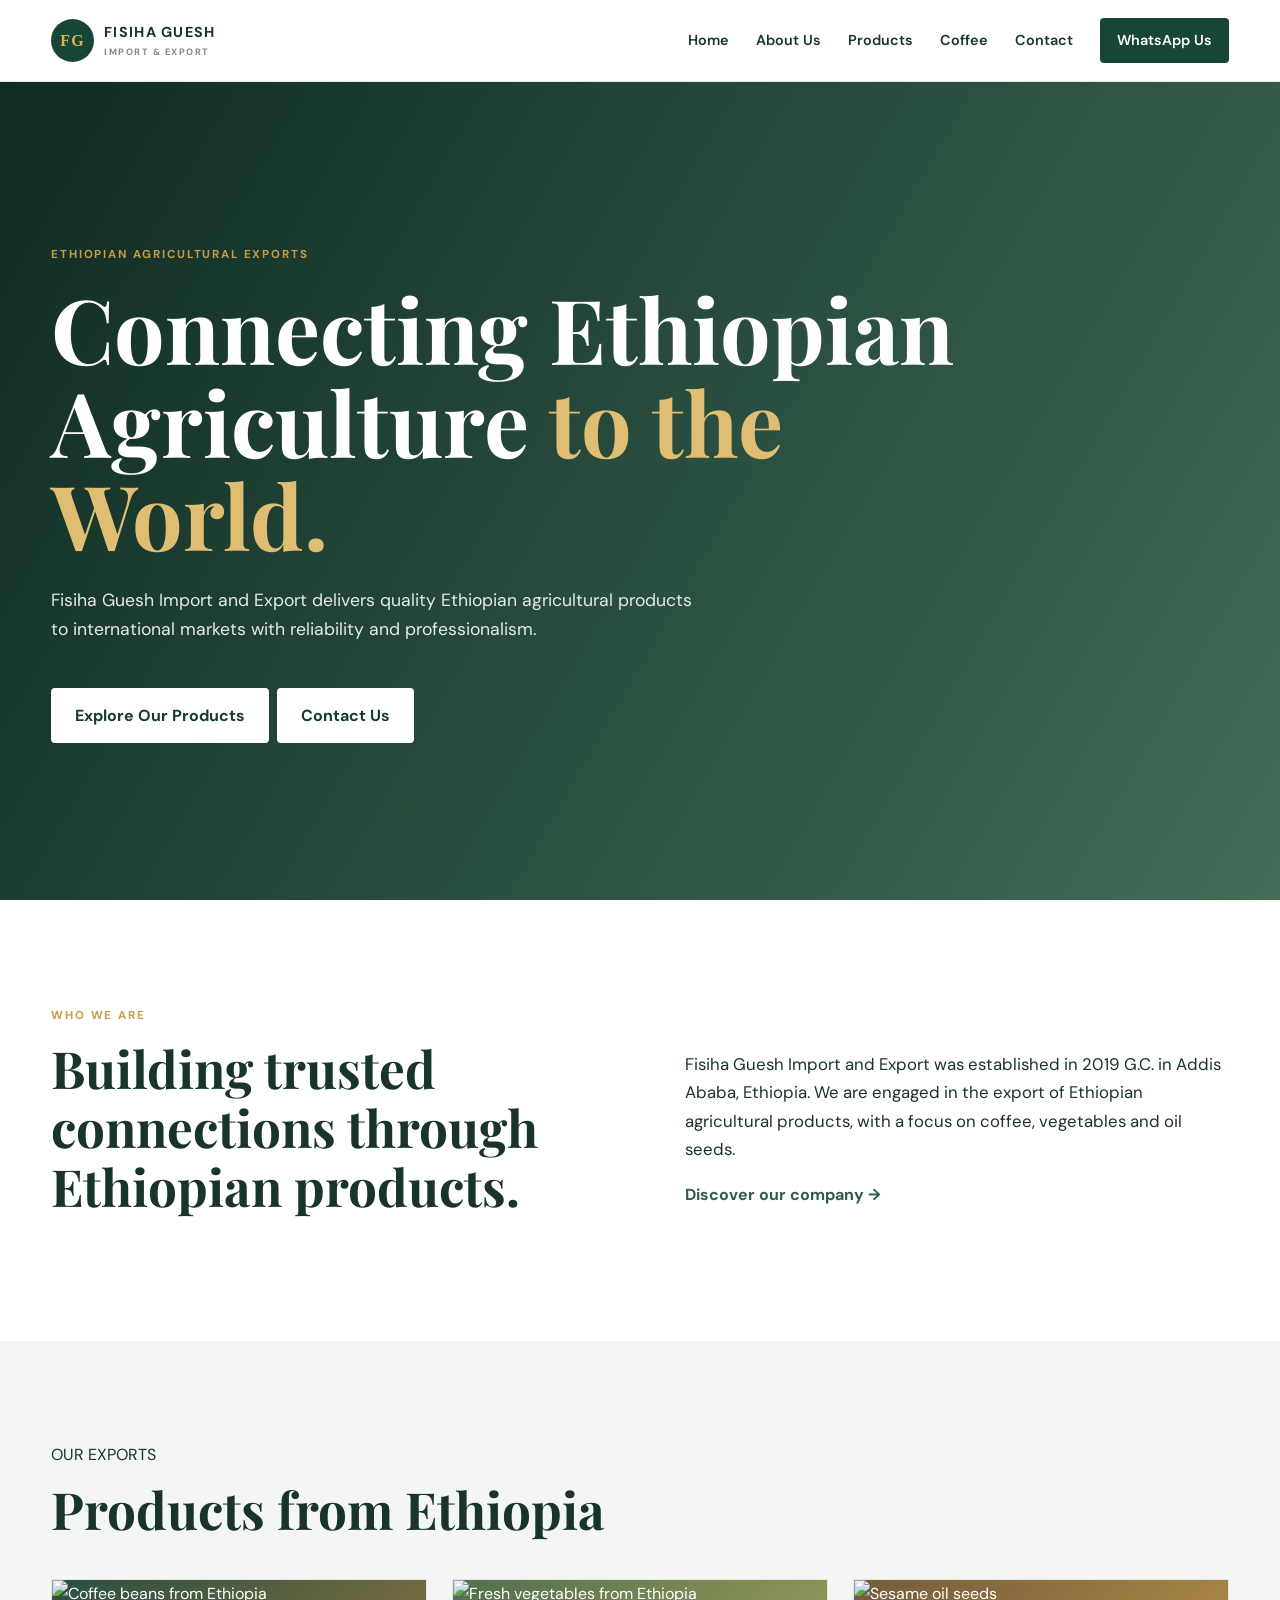
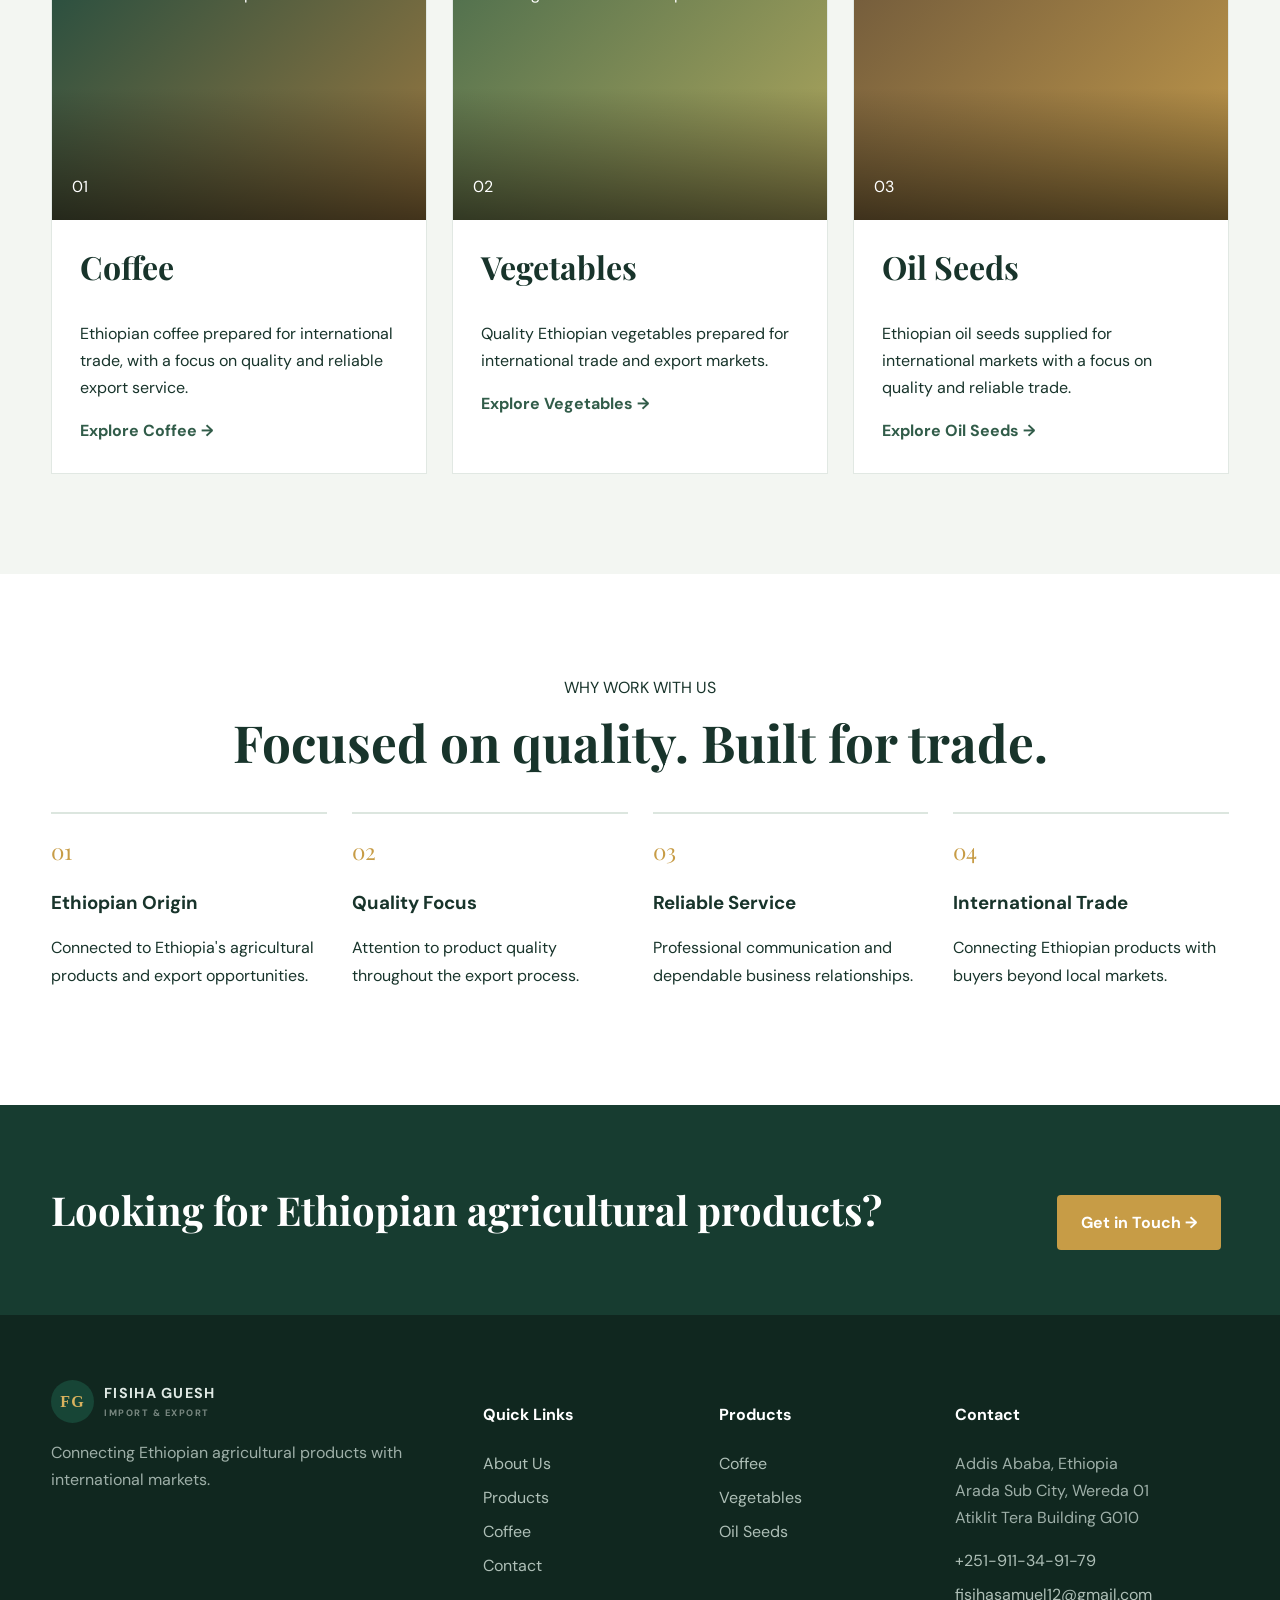
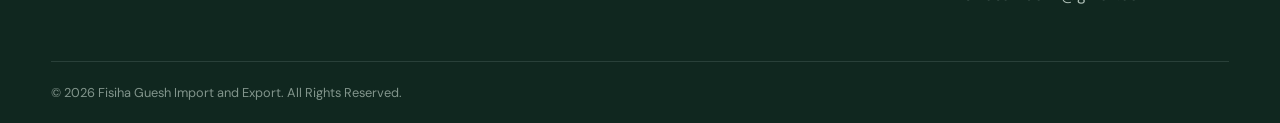
==== index.html @ e059d518 "Initial Fisiha Guesh website" ====
<!doctype html><html lang="en"><head><meta charset="UTF-8"><meta name="viewport" content="width=device-width,initial-scale=1"><link rel="preconnect" href="https://fonts.googleapis.com"><link href="https://fonts.googleapis.com/css2?family=DM+Sans:wght@400;500;600;700&family=Playfair+Display:wght@600;700&display=swap" rel="stylesheet"><link rel="stylesheet" href="css/global.css"><title>Fisiha Guesh Import & Export | Ethiopia</title></head><body><header><div class="wrap nav"><a class="logo" href="index.html"><b>FG</b><span>FISIHA GUESH<small>IMPORT & EXPORT</small></span></a><button class="menu">☰</button><nav><a href="index.html">Home</a><a href="about.html">About Us</a><a href="products.html">Products</a><a href="coffee.html">Coffee</a><a href="contact.html">Contact</a><a class="navbtn" target="_blank" rel="noopener" href="https://wa.me/251911349179">WhatsApp Us</a></nav></div></header><main>
<section class="hero"><div class="wrap"><label>ETHIOPIAN AGRICULTURAL EXPORTS</label><h1>Connecting Ethiopian Agriculture <em>to the World.</em></h1><p>Fisiha Guesh Import and Export delivers quality Ethiopian agricultural products to international markets with reliability and professionalism.</p><a class="btn" href="products.html">Explore Our Products</a><a class="btn light" href="contact.html">Contact Us</a></div></section>
<section class="section wrap split"><div><label>WHO WE ARE</label><h2>Building trusted connections through Ethiopian products.</h2></div><div><p>Fisiha Guesh Import and Export was established in 2019 G.C. in Addis Ababa, Ethiopia. We are engaged in the export of Ethiopian agricultural products, with a focus on coffee, vegetables and oil seeds.</p><a class="link" href="about.html">Discover our company →</a></div></section>
<section class="section pale"><div class="wrap"><label>OUR EXPORTS</label><h2>Products from Ethiopia</h2><div class="cards">
<article><div class="pic coffee"><img src="https://commons.wikimedia.org/wiki/Special:Redirect/file/Coffee_beans_in_Ethiopia.jpg?width=1280" alt="Coffee beans from Ethiopia" loading="lazy" decoding="async" referrerpolicy="no-referrer"><span>01</span></div><h3>Coffee</h3><p>Ethiopian coffee prepared for international trade, with a focus on quality and reliable export service.</p><a class="link" href="coffee.html">Explore Coffee →</a></article>
<article><div class="pic veg"><img src="https://commons.wikimedia.org/wiki/Special:Redirect/file/Fresh_Tomatoes_(211109821).jpeg?width=1280" alt="Fresh vegetables from Ethiopia" loading="lazy" decoding="async" referrerpolicy="no-referrer"><span>02</span></div><h3>Vegetables</h3><p>Quality Ethiopian vegetables prepared for international trade and export markets.</p><a class="link" href="vegetables.html">Explore Vegetables →</a></article>
<article><div class="pic seed"><img src="https://commons.wikimedia.org/wiki/Special:Redirect/file/Nigerian_Sesame_seeds_the_superfood_rich_in_livegiving_nutrients.jpg?width=1280" alt="Sesame oil seeds" loading="lazy" decoding="async" referrerpolicy="no-referrer"><span>03</span></div><h3>Oil Seeds</h3><p>Ethiopian oil seeds supplied for international markets with a focus on quality and reliable trade.</p><a class="link" href="oil-seeds.html">Explore Oil Seeds →</a></article></div></div></section>
<section class="section wrap"><div class="center"><label>WHY WORK WITH US</label><h2>Focused on quality. Built for trade.</h2></div><div class="features"><div><b>01</b><h3>Ethiopian Origin</h3><p>Connected to Ethiopia's agricultural products and export opportunities.</p></div><div><b>02</b><h3>Quality Focus</h3><p>Attention to product quality throughout the export process.</p></div><div><b>03</b><h3>Reliable Service</h3><p>Professional communication and dependable business relationships.</p></div><div><b>04</b><h3>International Trade</h3><p>Connecting Ethiopian products with buyers beyond local markets.</p></div></div></section>
<section class="cta"><div class="wrap"><h2>Looking for Ethiopian agricultural products?</h2><a class="btn gold" href="contact.html">Get in Touch →</a></div></section></main><footer><div class="wrap foot"><div><a class="logo" href="index.html"><b>FG</b><span>FISIHA GUESH<small>IMPORT & EXPORT</small></span></a><p>Connecting Ethiopian agricultural products with international markets.</p></div><div><h4>Quick Links</h4><a href="about.html">About Us</a><a href="products.html">Products</a><a href="coffee.html">Coffee</a><a href="contact.html">Contact</a></div><div><h4>Products</h4><a href="coffee.html">Coffee</a><a href="vegetables.html">Vegetables</a><a href="oil-seeds.html">Oil Seeds</a></div><div><h4>Contact</h4><p>Addis Ababa, Ethiopia<br>Arada Sub City, Wereda 01<br>Atiklit Tera Building G010</p><a href="tel:+251911349179">+251-911-34-91-79</a><a href="mailto:fisihasamuel12@gmail.com">fisihasamuel12@gmail.com</a></div></div><div class="bottom wrap">© 2026 Fisiha Guesh Import and Export. All Rights Reserved.</div></footer><script src="js/main.js"></script></body></html>
---- css/global.css ----
*{box-sizing:border-box}html{scroll-behavior:smooth}body{margin:0;font-family:"DM Sans",sans-serif;color:#18342b;line-height:1.7}a{text-decoration:none;color:inherit}.wrap{width:min(1180px,92%);margin:auto}header{height:82px;position:sticky;top:0;z-index:20;background:#fff;border-bottom:1px solid #e3eae5}.nav{height:100%;display:flex;align-items:center;justify-content:space-between}.logo{display:flex;align-items:center;gap:10px;font-weight:700;letter-spacing:.08em}.logo b{display:grid;place-items:center;width:43px;height:43px;border-radius:50%;background:#174536;color:#d8b25e;font-family:Georgia}.logo span{font-size:.9rem}.logo small{display:block;font-size:.58rem;letter-spacing:.16em;color:#7a8982}.menu{display:none;background:none;border:0;font-size:1.6rem}nav{display:flex;align-items:center;gap:27px;font-weight:600;font-size:.9rem}.navbtn{background:#174536;color:white;padding:10px 17px;border-radius:4px}.hero,.pagehero,.coffeehero{color:white}.hero{min-height:calc(100vh - 82px);display:flex;align-items:center;background:linear-gradient(120deg,#0f2b22,#426d59)}.hero h1,.pagehero h1,.coffeehero h1{font:700 clamp(3rem,7vw,6rem)/1.04 "Playfair Display",serif;max-width:950px;margin:15px 0 25px}.hero em,.pagehero em,.coffeehero em{color:#dfbd72;font-style:normal}.hero p,.pagehero p,.coffeehero p{max-width:650px;color:#e1ece7;font-size:1.1rem}.hero label,.pagehero label,.coffeehero label,.section>label,.split label,article label,.contactitem b{color:#c79c46;font-size:.72rem;font-weight:700;letter-spacing:.16em}.btn{display:inline-block;padding:13px 23px;margin:25px 8px 0 0;background:#fff;color:#173c30;border-radius:4px;font-weight:700;border:1px solid transparent}.btn.light{background:white}.btn.gold{background:#c79c46;color:white}.btn.dark{background:#173c30;color:white}.btn.outline{background:transparent;border-color:#315c49;color:#315c49}.section{padding:100px 0}.pale{background:#f3f6f2}.split{display:grid;grid-template-columns:1fr 1fr;gap:90px;align-items:center}.split h2,h2{font:700 clamp(2rem,4vw,3.4rem)/1.15 "Playfair Display",serif;margin:12px 0 25px}.split p{font-size:1.05rem}.link{font-weight:700;color:#315c49}.cards,.features{display:grid;grid-template-columns:repeat(3,1fr);gap:25px;margin-top:40px}.cards article{background:white;border:1px solid #e1e8e3;padding-bottom:28px}.pic{height:240px;padding:20px;color:white;display:flex;align-items:end;position:relative;overflow:hidden;background:linear-gradient(135deg,#294f40,#9d7940)}.pic img{position:absolute;inset:0;width:100%;height:100%;object-fit:cover;display:block}.pic:after{content:"";position:absolute;inset:0;background:linear-gradient(transparent 45%,rgba(0,0,0,.58))}.pic span{position:relative;z-index:1}.pic.veg{background:linear-gradient(135deg,#50704e,#b2a85d)}.pic.seed{background:linear-gradient(135deg,#735c3c,#c49b4b)}.cards h3,.cards p,.cards .link{margin-left:28px;margin-right:28px}.cards h3{font:700 2rem "Playfair Display";margin-top:25px}.center{text-align:center}.features{grid-template-columns:repeat(4,1fr)}.features>div{border-top:2px solid #dce6df;padding-top:22px}.features b{color:#c79c46;font:1.4rem "Playfair Display"}.features h3{margin-bottom:5px}.pagehero{padding:110px 0;background:linear-gradient(120deg,#174536,#386b57)}.products{display:grid;grid-template-columns:repeat(3,1fr);gap:24px;align-items:stretch}.products article{min-height:0;padding:28px;display:flex;flex-direction:column;align-items:stretch;background:#eef4ef;border-radius:12px;overflow:hidden}.products article>b{order:2;margin-top:18px}.products article>div:last-child{order:3}.products article:nth-child(2){background:#f3f6ec}.products article:nth-child(3){background:#f7f2e8}.products article>b{color:#c79c46;font:1.5rem "Playfair Display"}.products h2{font-size:2.8rem}.products .product-list-photo{order:1}.coffeehero{min-height:650px;display:flex;align-items:center;background:linear-gradient(120deg,#1a352a,#725332)}.coffeehero .wrap{width:min(1180px,92%)}.list>div{display:flex;gap:25px;border-bottom:1px solid #dce6df;padding:24px 0}.list b{color:#c79c46;font:1.5rem "Playfair Display"}.list h3{margin:0}.list p{margin:0}.cta{background:#173c30;color:white;padding:65px 0}.cta .wrap{display:flex;align-items:center;justify-content:space-between;gap:25px}.cta h2{margin:0;color:white;font-size:2.5rem}.honeypot{position:absolute!important;left:-10000px!important;width:1px!important;height:1px!important;overflow:hidden}.contact{display:grid;grid-template-columns:1fr 1.1fr;gap:90px}.contactitem{border-top:1px solid #dce6df;padding:18px 0}.contactitem b{display:block;margin-bottom:5px}.contactitem a{display:block;color:#315c49;font-weight:600}form{background:#f2f6f3;padding:40px}form label{display:block;font-size:.82rem;font-weight:700;margin:14px 0}input,textarea{display:block;width:100%;padding:13px;border:1px solid #d5e0d9;margin-top:6px;font:inherit}.note{font-size:.75rem;color:#718078}footer{background:#10271f;color:#dfe9e4;padding:65px 0 0}footer .foot{display:grid;grid-template-columns:2fr 1fr 1fr 1.4fr;gap:40px;padding-bottom:45px}footer h4{color:white}footer a:not(.logo){display:block;color:#aebfb7;margin:7px 0}footer p{color:#9eafa8}.bottom{border-top:1px solid #294039;padding:20px 0;color:#82958c;font-size:.8rem}@media(max-width:800px){header{height:72px}.nav{padding:0 3%}nav{display:none;position:absolute;top:72px;left:0;right:0;background:white;padding:20px 5%;flex-direction:column;align-items:stretch}.open{display:flex}.menu{display:block}.split,.contact{grid-template-columns:1fr;gap:35px}.cards,.features{grid-template-columns:1fr 1fr}.products{grid-template-columns:1fr 1fr}.products article{padding:24px}.products article>b{margin-bottom:0}.cta .wrap{display:block}footer .foot{grid-template-columns:1fr 1fr}}@media(max-width:520px){.cards,.features,.products,footer .foot{grid-template-columns:1fr}.hero h1,.pagehero h1,.coffeehero h1{font-size:3rem}.hero,.pagehero,.coffeehero{min-height:auto}.hero{padding:70px 0}.pagehero{padding:70px 0}.coffeehero{padding:70px 0}.coffeehero .wrap{width:min(1180px,92%)}.section{padding:70px 0}.products article{padding:30px}.products h2{font-size:2.7rem}}
@media(max-width:420px){.wrap{width:90%}.logo span{font-size:.76rem}.logo small{font-size:.48rem}.logo b{width:38px;height:38px}.menu{font-size:1.45rem}.btn{width:100%;text-align:center;margin-right:0}.cards h3{font-size:1.7rem}.cards h3,.cards p,.cards .link{margin-left:20px;margin-right:20px}form{padding:24px 18px}.contact{gap:25px}.section{padding:58px 0}.pic{height:210px}}

.product-list-photo{grid-column:1 / -1;height:230px;border-radius:8px;overflow:hidden;margin-bottom:8px}.product-list-photo img{width:100%;height:100%;object-fit:cover;display:block}.about-visual{background:#fff}.about-visual .wrap{display:grid;grid-template-columns:1.2fr .8fr;gap:55px;align-items:center}.about-image{height:430px;border-radius:12px;overflow:hidden}.about-image img{width:100%;height:100%;object-fit:cover;display:block}.about-caption h2{margin-top:12px}.about-caption p{color:#61716a}@media(max-width:800px){.product-list-photo{height:200px}.about-visual .wrap{grid-template-columns:1fr;gap:28px}.about-image{height:300px}}@media(max-width:520px){.product-list-photo{height:180px}.about-image{height:230px}}
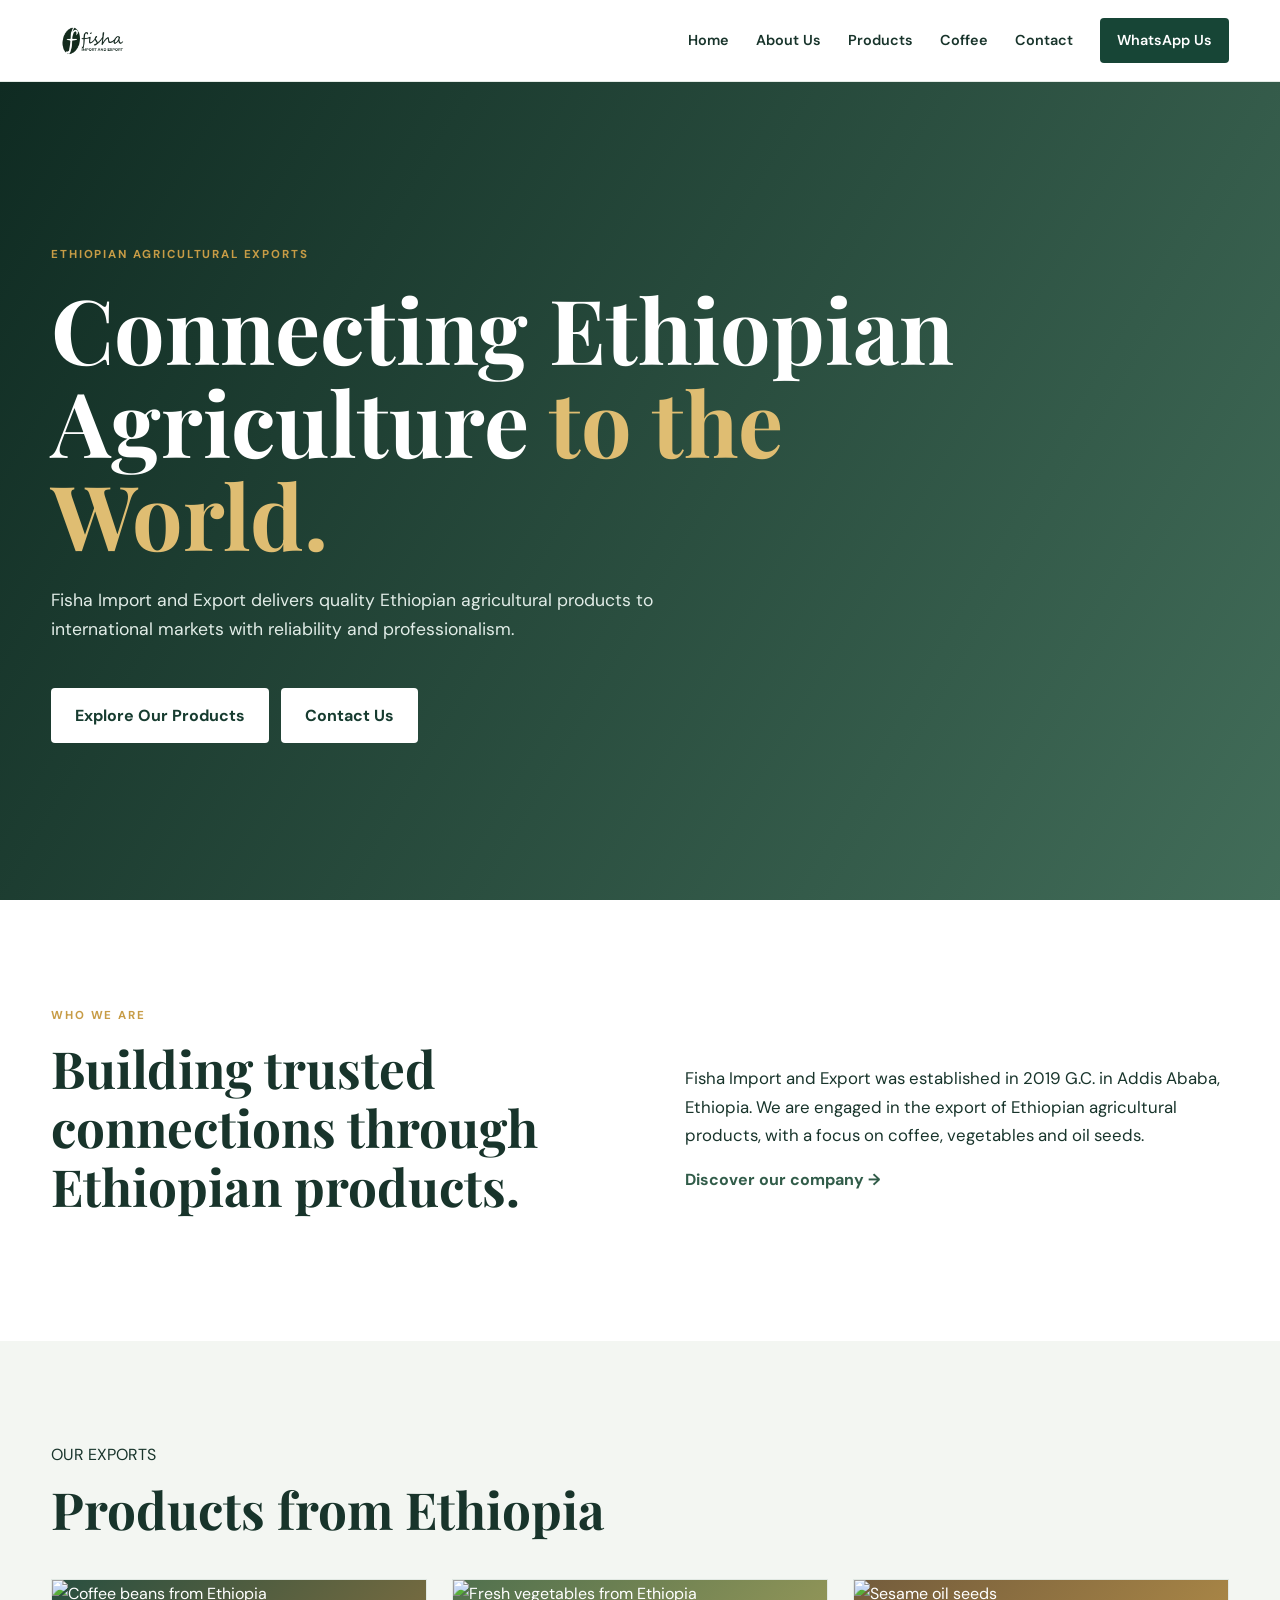
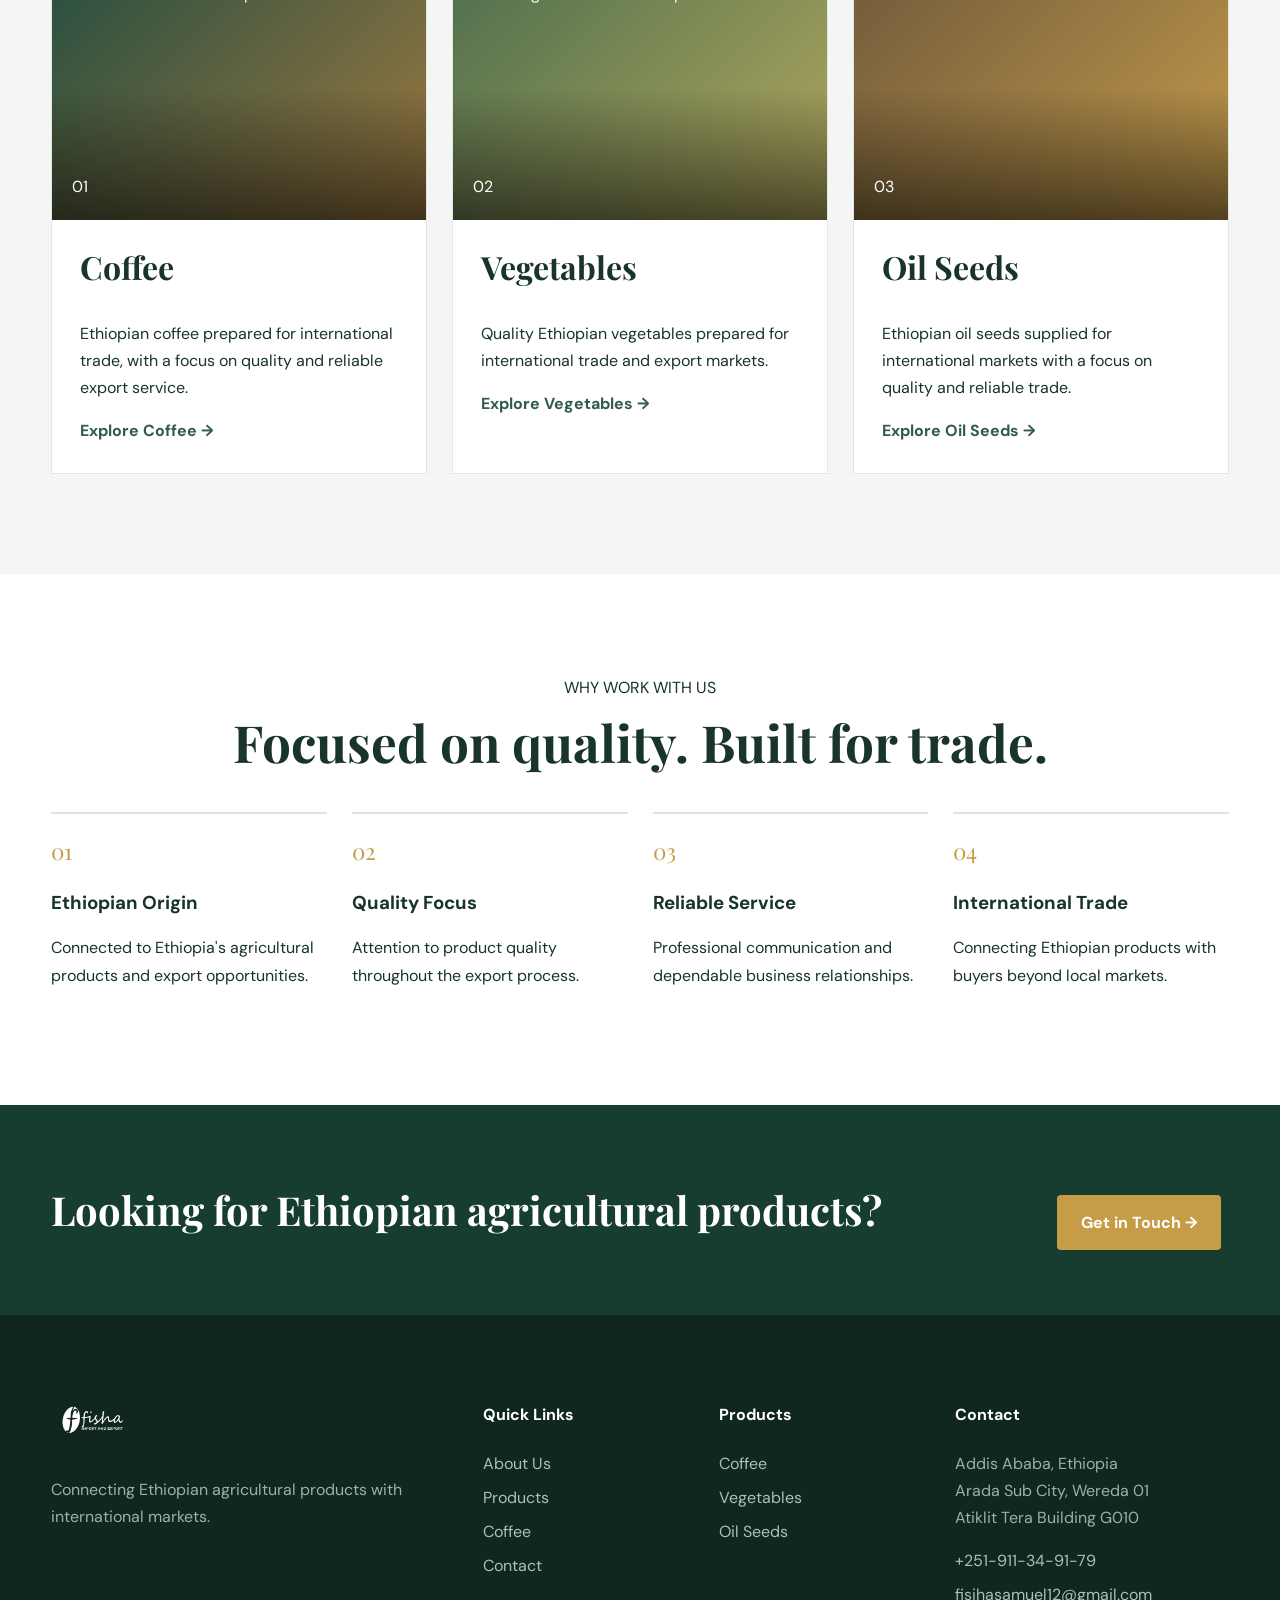
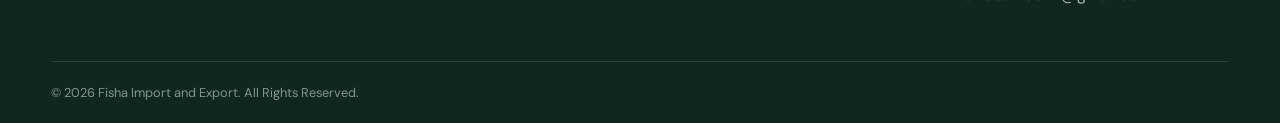
==== commit 6c1eb7b7: "Update website design and content" ====
--- a/index.html
+++ b/index.html
@@ -1,9 +1,160 @@
-<!doctype html><html lang="en"><head><meta charset="UTF-8"><meta name="viewport" content="width=device-width,initial-scale=1"><link rel="preconnect" href="https://fonts.googleapis.com"><link href="https://fonts.googleapis.com/css2?family=DM+Sans:wght@400;500;600;700&family=Playfair+Display:wght@600;700&display=swap" rel="stylesheet"><link rel="stylesheet" href="css/global.css"><title>Fisiha Guesh Import & Export | Ethiopia</title></head><body><header><div class="wrap nav"><a class="logo" href="index.html"><b>FG</b><span>FISIHA GUESH<small>IMPORT & EXPORT</small></span></a><button class="menu">☰</button><nav><a href="index.html">Home</a><a href="about.html">About Us</a><a href="products.html">Products</a><a href="coffee.html">Coffee</a><a href="contact.html">Contact</a><a class="navbtn" target="_blank" rel="noopener" href="https://wa.me/251911349179">WhatsApp Us</a></nav></div></header><main>
-<section class="hero"><div class="wrap"><label>ETHIOPIAN AGRICULTURAL EXPORTS</label><h1>Connecting Ethiopian Agriculture <em>to the World.</em></h1><p>Fisiha Guesh Import and Export delivers quality Ethiopian agricultural products to international markets with reliability and professionalism.</p><a class="btn" href="products.html">Explore Our Products</a><a class="btn light" href="contact.html">Contact Us</a></div></section>
-<section class="section wrap split"><div><label>WHO WE ARE</label><h2>Building trusted connections through Ethiopian products.</h2></div><div><p>Fisiha Guesh Import and Export was established in 2019 G.C. in Addis Ababa, Ethiopia. We are engaged in the export of Ethiopian agricultural products, with a focus on coffee, vegetables and oil seeds.</p><a class="link" href="about.html">Discover our company →</a></div></section>
-<section class="section pale"><div class="wrap"><label>OUR EXPORTS</label><h2>Products from Ethiopia</h2><div class="cards">
-<article><div class="pic coffee"><img src="https://commons.wikimedia.org/wiki/Special:Redirect/file/Coffee_beans_in_Ethiopia.jpg?width=1280" alt="Coffee beans from Ethiopia" loading="lazy" decoding="async" referrerpolicy="no-referrer"><span>01</span></div><h3>Coffee</h3><p>Ethiopian coffee prepared for international trade, with a focus on quality and reliable export service.</p><a class="link" href="coffee.html">Explore Coffee →</a></article>
-<article><div class="pic veg"><img src="https://commons.wikimedia.org/wiki/Special:Redirect/file/Fresh_Tomatoes_(211109821).jpeg?width=1280" alt="Fresh vegetables from Ethiopia" loading="lazy" decoding="async" referrerpolicy="no-referrer"><span>02</span></div><h3>Vegetables</h3><p>Quality Ethiopian vegetables prepared for international trade and export markets.</p><a class="link" href="vegetables.html">Explore Vegetables →</a></article>
-<article><div class="pic seed"><img src="https://commons.wikimedia.org/wiki/Special:Redirect/file/Nigerian_Sesame_seeds_the_superfood_rich_in_livegiving_nutrients.jpg?width=1280" alt="Sesame oil seeds" loading="lazy" decoding="async" referrerpolicy="no-referrer"><span>03</span></div><h3>Oil Seeds</h3><p>Ethiopian oil seeds supplied for international markets with a focus on quality and reliable trade.</p><a class="link" href="oil-seeds.html">Explore Oil Seeds →</a></article></div></div></section>
-<section class="section wrap"><div class="center"><label>WHY WORK WITH US</label><h2>Focused on quality. Built for trade.</h2></div><div class="features"><div><b>01</b><h3>Ethiopian Origin</h3><p>Connected to Ethiopia's agricultural products and export opportunities.</p></div><div><b>02</b><h3>Quality Focus</h3><p>Attention to product quality throughout the export process.</p></div><div><b>03</b><h3>Reliable Service</h3><p>Professional communication and dependable business relationships.</p></div><div><b>04</b><h3>International Trade</h3><p>Connecting Ethiopian products with buyers beyond local markets.</p></div></div></section>
-<section class="cta"><div class="wrap"><h2>Looking for Ethiopian agricultural products?</h2><a class="btn gold" href="contact.html">Get in Touch →</a></div></section></main><footer><div class="wrap foot"><div><a class="logo" href="index.html"><b>FG</b><span>FISIHA GUESH<small>IMPORT & EXPORT</small></span></a><p>Connecting Ethiopian agricultural products with international markets.</p></div><div><h4>Quick Links</h4><a href="about.html">About Us</a><a href="products.html">Products</a><a href="coffee.html">Coffee</a><a href="contact.html">Contact</a></div><div><h4>Products</h4><a href="coffee.html">Coffee</a><a href="vegetables.html">Vegetables</a><a href="oil-seeds.html">Oil Seeds</a></div><div><h4>Contact</h4><p>Addis Ababa, Ethiopia<br>Arada Sub City, Wereda 01<br>Atiklit Tera Building G010</p><a href="tel:+251911349179">+251-911-34-91-79</a><a href="mailto:fisihasamuel12@gmail.com">fisihasamuel12@gmail.com</a></div></div><div class="bottom wrap">© 2026 Fisiha Guesh Import and Export. All Rights Reserved.</div></footer><script src="js/main.js"></script></body></html>+<!doctype html>
+<html lang="en">
+<head>
+  <meta charset="UTF-8">
+  <meta name="viewport" content="width=device-width, initial-scale=1">
+  <link rel="preconnect" href="https://fonts.googleapis.com">
+  <link href="https://fonts.googleapis.com/css2?family=DM+Sans:wght@400;500;600;700&family=Playfair+Display:wght@600;700&display=swap" rel="stylesheet">
+  <link rel="stylesheet" href="css/global.css">
+  <title>Fisha Import & Export | Ethiopia</title>
+</head>
+<body>
+
+  <header>
+    <div class="wrap nav">
+      <a class="logo" href="index.html">
+        <img src="images/fish.png" alt="Fisha Import and Export Logo" class="logo-img">
+      </a>
+      <button class="menu">☰</button>
+      <nav>
+        <a href="index.html" class="active">Home</a>
+        <a href="about.html">About Us</a>
+        <a href="products.html">Products</a>
+        <a href="coffee.html">Coffee</a>
+        <a href="contact.html">Contact</a>
+        <a class="navbtn" target="_blank" rel="noopener" href="https://wa.me/251911349179">WhatsApp Us</a>
+      </nav>
+    </div>
+  </header>
+
+  <main>
+    <section class="hero">
+      <div class="wrap">
+        <label>ETHIOPIAN AGRICULTURAL EXPORTS</label>
+        <h1>Connecting Ethiopian Agriculture <em>to the World.</em></h1>
+        <p>Fisha Import and Export delivers quality Ethiopian agricultural products to international markets with reliability and professionalism.</p>
+        <a class="btn" href="products.html">Explore Our Products</a>
+        <a class="btn light" href="contact.html">Contact Us</a>
+      </div>
+    </section>
+
+    <section class="section wrap split">
+      <div>
+        <label>WHO WE ARE</label>
+        <h2>Building trusted connections through Ethiopian products.</h2>
+      </div>
+      <div>
+        <p>Fisha Import and Export was established in 2019 G.C. in Addis Ababa, Ethiopia. We are engaged in the export of Ethiopian agricultural products, with a focus on coffee, vegetables and oil seeds.</p>
+        <a class="link" href="about.html">Discover our company →</a>
+      </div>
+    </section>
+
+    <section class="section pale">
+      <div class="wrap">
+        <label>OUR EXPORTS</label>
+        <h2>Products from Ethiopia</h2>
+        <div class="cards">
+          <article>
+            <div class="pic coffee">
+              <img src="https://commons.wikimedia.org/wiki/Special:Redirect/file/Coffee_beans_in_Ethiopia.jpg?width=1280" alt="Coffee beans from Ethiopia" loading="lazy" decoding="async" referrerpolicy="no-referrer">
+              <span>01</span>
+            </div>
+            <h3>Coffee</h3>
+            <p>Ethiopian coffee prepared for international trade, with a focus on quality and reliable export service.</p>
+            <a class="link" href="coffee.html">Explore Coffee →</a>
+          </article>
+
+          <article>
+            <div class="pic veg">
+              <img src="https://commons.wikimedia.org/wiki/Special:Redirect/file/Fresh_Tomatoes_(211109821).jpeg?width=1280" alt="Fresh vegetables from Ethiopia" loading="lazy" decoding="async" referrerpolicy="no-referrer">
+              <span>02</span>
+            </div>
+            <h3>Vegetables</h3>
+            <p>Quality Ethiopian vegetables prepared for international trade and export markets.</p>
+            <a class="link" href="vegetables.html">Explore Vegetables →</a>
+          </article>
+
+          <article>
+            <div class="pic seed">
+              <img src="https://commons.wikimedia.org/wiki/Special:Redirect/file/Nigerian_Sesame_seeds_the_superfood_rich_in_livegiving_nutrients.jpg?width=1280" alt="Sesame oil seeds" loading="lazy" decoding="async" referrerpolicy="no-referrer">
+              <span>03</span>
+            </div>
+            <h3>Oil Seeds</h3>
+            <p>Ethiopian oil seeds supplied for international markets with a focus on quality and reliable trade.</p>
+            <a class="link" href="oil-seeds.html">Explore Oil Seeds →</a>
+          </article>
+        </div>
+      </div>
+    </section>
+
+    <section class="section wrap">
+      <div class="center">
+        <label>WHY WORK WITH US</label>
+        <h2>Focused on quality. Built for trade.</h2>
+      </div>
+      <div class="features">
+        <div>
+          <b>01</b>
+          <h3>Ethiopian Origin</h3>
+          <p>Connected to Ethiopia's agricultural products and export opportunities.</p>
+        </div>
+        <div>
+          <b>02</b>
+          <h3>Quality Focus</h3>
+          <p>Attention to product quality throughout the export process.</p>
+        </div>
+        <div>
+          <b>03</b>
+          <h3>Reliable Service</h3>
+          <p>Professional communication and dependable business relationships.</p>
+        </div>
+        <div>
+          <b>04</b>
+          <h3>International Trade</h3>
+          <p>Connecting Ethiopian products with buyers beyond local markets.</p>
+        </div>
+      </div>
+    </section>
+
+    <section class="cta">
+      <div class="wrap">
+        <h2>Looking for Ethiopian agricultural products?</h2>
+        <a class="btn gold" href="contact.html">Get in Touch →</a>
+      </div>
+    </section>
+  </main>
+
+  <footer>
+    <div class="wrap foot">
+      <div>
+        <a class="logo" href="index.html">
+          <img src="images/fish-ww.png" alt="Fisha Import and Export Logo" class="logo-img">
+        </a>
+        <p>Connecting Ethiopian agricultural products with international markets.</p>
+      </div>
+      <div>
+        <h4>Quick Links</h4>
+        <a href="about.html">About Us</a>
+        <a href="products.html">Products</a>
+        <a href="coffee.html">Coffee</a>
+        <a href="contact.html">Contact</a>
+      </div>
+      <div>
+        <h4>Products</h4>
+        <a href="coffee.html">Coffee</a>
+        <a href="vegetables.html">Vegetables</a>
+        <a href="oil-seeds.html">Oil Seeds</a>
+      </div>
+      <div>
+        <h4>Contact</h4>
+        <p>Addis Ababa, Ethiopia<br>Arada Sub City, Wereda 01<br>Atiklit Tera Building G010</p>
+        <a href="tel:+251911349179">+251-911-34-91-79</a>
+        <a href="mailto:fisihasamuel12@gmail.com">fisihasamuel12@gmail.com</a>
+      </div>
+    </div>
+    <div class="bottom wrap">© 2026 Fisha Import and Export. All Rights Reserved.</div>
+  </footer>
+
+  <script src="js/main.js"></script>
+</body>
+</html>
--- a/css/global.css
+++ b/css/global.css
@@ -1,4 +1,709 @@
-*{box-sizing:border-box}html{scroll-behavior:smooth}body{margin:0;font-family:"DM Sans",sans-serif;color:#18342b;line-height:1.7}a{text-decoration:none;color:inherit}.wrap{width:min(1180px,92%);margin:auto}header{height:82px;position:sticky;top:0;z-index:20;background:#fff;border-bottom:1px solid #e3eae5}.nav{height:100%;display:flex;align-items:center;justify-content:space-between}.logo{display:flex;align-items:center;gap:10px;font-weight:700;letter-spacing:.08em}.logo b{display:grid;place-items:center;width:43px;height:43px;border-radius:50%;background:#174536;color:#d8b25e;font-family:Georgia}.logo span{font-size:.9rem}.logo small{display:block;font-size:.58rem;letter-spacing:.16em;color:#7a8982}.menu{display:none;background:none;border:0;font-size:1.6rem}nav{display:flex;align-items:center;gap:27px;font-weight:600;font-size:.9rem}.navbtn{background:#174536;color:white;padding:10px 17px;border-radius:4px}.hero,.pagehero,.coffeehero{color:white}.hero{min-height:calc(100vh - 82px);display:flex;align-items:center;background:linear-gradient(120deg,#0f2b22,#426d59)}.hero h1,.pagehero h1,.coffeehero h1{font:700 clamp(3rem,7vw,6rem)/1.04 "Playfair Display",serif;max-width:950px;margin:15px 0 25px}.hero em,.pagehero em,.coffeehero em{color:#dfbd72;font-style:normal}.hero p,.pagehero p,.coffeehero p{max-width:650px;color:#e1ece7;font-size:1.1rem}.hero label,.pagehero label,.coffeehero label,.section>label,.split label,article label,.contactitem b{color:#c79c46;font-size:.72rem;font-weight:700;letter-spacing:.16em}.btn{display:inline-block;padding:13px 23px;margin:25px 8px 0 0;background:#fff;color:#173c30;border-radius:4px;font-weight:700;border:1px solid transparent}.btn.light{background:white}.btn.gold{background:#c79c46;color:white}.btn.dark{background:#173c30;color:white}.btn.outline{background:transparent;border-color:#315c49;color:#315c49}.section{padding:100px 0}.pale{background:#f3f6f2}.split{display:grid;grid-template-columns:1fr 1fr;gap:90px;align-items:center}.split h2,h2{font:700 clamp(2rem,4vw,3.4rem)/1.15 "Playfair Display",serif;margin:12px 0 25px}.split p{font-size:1.05rem}.link{font-weight:700;color:#315c49}.cards,.features{display:grid;grid-template-columns:repeat(3,1fr);gap:25px;margin-top:40px}.cards article{background:white;border:1px solid #e1e8e3;padding-bottom:28px}.pic{height:240px;padding:20px;color:white;display:flex;align-items:end;position:relative;overflow:hidden;background:linear-gradient(135deg,#294f40,#9d7940)}.pic img{position:absolute;inset:0;width:100%;height:100%;object-fit:cover;display:block}.pic:after{content:"";position:absolute;inset:0;background:linear-gradient(transparent 45%,rgba(0,0,0,.58))}.pic span{position:relative;z-index:1}.pic.veg{background:linear-gradient(135deg,#50704e,#b2a85d)}.pic.seed{background:linear-gradient(135deg,#735c3c,#c49b4b)}.cards h3,.cards p,.cards .link{margin-left:28px;margin-right:28px}.cards h3{font:700 2rem "Playfair Display";margin-top:25px}.center{text-align:center}.features{grid-template-columns:repeat(4,1fr)}.features>div{border-top:2px solid #dce6df;padding-top:22px}.features b{color:#c79c46;font:1.4rem "Playfair Display"}.features h3{margin-bottom:5px}.pagehero{padding:110px 0;background:linear-gradient(120deg,#174536,#386b57)}.products{display:grid;grid-template-columns:repeat(3,1fr);gap:24px;align-items:stretch}.products article{min-height:0;padding:28px;display:flex;flex-direction:column;align-items:stretch;background:#eef4ef;border-radius:12px;overflow:hidden}.products article>b{order:2;margin-top:18px}.products article>div:last-child{order:3}.products article:nth-child(2){background:#f3f6ec}.products article:nth-child(3){background:#f7f2e8}.products article>b{color:#c79c46;font:1.5rem "Playfair Display"}.products h2{font-size:2.8rem}.products .product-list-photo{order:1}.coffeehero{min-height:650px;display:flex;align-items:center;background:linear-gradient(120deg,#1a352a,#725332)}.coffeehero .wrap{width:min(1180px,92%)}.list>div{display:flex;gap:25px;border-bottom:1px solid #dce6df;padding:24px 0}.list b{color:#c79c46;font:1.5rem "Playfair Display"}.list h3{margin:0}.list p{margin:0}.cta{background:#173c30;color:white;padding:65px 0}.cta .wrap{display:flex;align-items:center;justify-content:space-between;gap:25px}.cta h2{margin:0;color:white;font-size:2.5rem}.honeypot{position:absolute!important;left:-10000px!important;width:1px!important;height:1px!important;overflow:hidden}.contact{display:grid;grid-template-columns:1fr 1.1fr;gap:90px}.contactitem{border-top:1px solid #dce6df;padding:18px 0}.contactitem b{display:block;margin-bottom:5px}.contactitem a{display:block;color:#315c49;font-weight:600}form{background:#f2f6f3;padding:40px}form label{display:block;font-size:.82rem;font-weight:700;margin:14px 0}input,textarea{display:block;width:100%;padding:13px;border:1px solid #d5e0d9;margin-top:6px;font:inherit}.note{font-size:.75rem;color:#718078}footer{background:#10271f;color:#dfe9e4;padding:65px 0 0}footer .foot{display:grid;grid-template-columns:2fr 1fr 1fr 1.4fr;gap:40px;padding-bottom:45px}footer h4{color:white}footer a:not(.logo){display:block;color:#aebfb7;margin:7px 0}footer p{color:#9eafa8}.bottom{border-top:1px solid #294039;padding:20px 0;color:#82958c;font-size:.8rem}@media(max-width:800px){header{height:72px}.nav{padding:0 3%}nav{display:none;position:absolute;top:72px;left:0;right:0;background:white;padding:20px 5%;flex-direction:column;align-items:stretch}.open{display:flex}.menu{display:block}.split,.contact{grid-template-columns:1fr;gap:35px}.cards,.features{grid-template-columns:1fr 1fr}.products{grid-template-columns:1fr 1fr}.products article{padding:24px}.products article>b{margin-bottom:0}.cta .wrap{display:block}footer .foot{grid-template-columns:1fr 1fr}}@media(max-width:520px){.cards,.features,.products,footer .foot{grid-template-columns:1fr}.hero h1,.pagehero h1,.coffeehero h1{font-size:3rem}.hero,.pagehero,.coffeehero{min-height:auto}.hero{padding:70px 0}.pagehero{padding:70px 0}.coffeehero{padding:70px 0}.coffeehero .wrap{width:min(1180px,92%)}.section{padding:70px 0}.products article{padding:30px}.products h2{font-size:2.7rem}}
-@media(max-width:420px){.wrap{width:90%}.logo span{font-size:.76rem}.logo small{font-size:.48rem}.logo b{width:38px;height:38px}.menu{font-size:1.45rem}.btn{width:100%;text-align:center;margin-right:0}.cards h3{font-size:1.7rem}.cards h3,.cards p,.cards .link{margin-left:20px;margin-right:20px}form{padding:24px 18px}.contact{gap:25px}.section{padding:58px 0}.pic{height:210px}}
-
-.product-list-photo{grid-column:1 / -1;height:230px;border-radius:8px;overflow:hidden;margin-bottom:8px}.product-list-photo img{width:100%;height:100%;object-fit:cover;display:block}.about-visual{background:#fff}.about-visual .wrap{display:grid;grid-template-columns:1.2fr .8fr;gap:55px;align-items:center}.about-image{height:430px;border-radius:12px;overflow:hidden}.about-image img{width:100%;height:100%;object-fit:cover;display:block}.about-caption h2{margin-top:12px}.about-caption p{color:#61716a}@media(max-width:800px){.product-list-photo{height:200px}.about-visual .wrap{grid-template-columns:1fr;gap:28px}.about-image{height:300px}}@media(max-width:520px){.product-list-photo{height:180px}.about-image{height:230px}}
+/* Base Styles & Reset */
+* {
+  box-sizing: border-box;
+}
+
+html {
+  scroll-behavior: smooth;
+}
+
+body {
+  margin: 0;
+  font-family: "DM Sans", sans-serif;
+  color: #18342b;
+  line-height: 1.7;
+}
+
+a {
+  text-decoration: none;
+  color: inherit;
+}
+
+.wrap {
+  width: min(1180px, 92%);
+  margin: auto;
+}
+
+/* Header & Navigation */
+header {
+  height: 82px;
+  position: sticky;
+  top: 0;
+  z-index: 20;
+  background: #fff;
+  border-bottom: 1px solid #e3eae5;
+}
+
+.nav {
+  height: 100%;
+  display: flex;
+  align-items: center;
+  justify-content: space-between;
+}
+
+.logo {
+  display: flex;
+  align-items: center;
+  gap: 10px;
+  font-weight: 700;
+  letter-spacing: .08em;
+}
+
+.logo b {
+  display: grid;
+  place-items: center;
+  width: 43px;
+  height: 43px;
+  border-radius: 50%;
+  background: #174536;
+  color: #d8b25e;
+  font-family: Georgia;
+}
+
+.logo span {
+  font-size: .9rem;
+}
+
+.logo small {
+  display: block;
+  font-size: .58rem;
+  letter-spacing: .16em;
+  color: #7a8982;
+}
+
+.menu {
+  display: none;
+  background: none;
+  border: 0;
+  font-size: 1.6rem;
+}
+
+nav {
+  display: flex;
+  align-items: center;
+  gap: 27px;
+  font-weight: 600;
+  font-size: .9rem;
+}
+
+.navbtn {
+  background: #174536;
+  color: white;
+  padding: 10px 17px;
+  border-radius: 4px;
+}
+
+/* Hero Sections */
+.hero,
+.pagehero,
+.coffeehero {
+  color: white;
+}
+
+.hero {
+  min-height: calc(100vh - 82px);
+  display: flex;
+  align-items: center;
+  background: linear-gradient(120deg, #0f2b22, #426d59);
+}
+
+.hero h1,
+.pagehero h1,
+.coffeehero h1 {
+  font: 700 clamp(3rem, 7vw, 6rem) / 1.04 "Playfair Display", serif;
+  max-width: 950px;
+  margin: 15px 0 25px;
+}
+
+.hero em,
+.pagehero em,
+.coffeehero em {
+  color: #dfbd72;
+  font-style: normal;
+}
+
+.hero p,
+.pagehero p,
+.coffeehero p {
+  max-width: 650px;
+  color: #e1ece7;
+  font-size: 1.1rem;
+}
+
+.hero label,
+.pagehero label,
+.coffeehero label,
+.section > label,
+.split label,
+article label,
+.contactitem b {
+  color: #c79c46;
+  font-size: .72rem;
+  font-weight: 700;
+  letter-spacing: .16em;
+}
+
+.pagehero {
+  padding: 110px 0;
+  background: linear-gradient(120deg, #174536, #386b57);
+}
+
+.coffeehero {
+  min-height: 650px;
+  display: flex;
+  align-items: center;
+  background: linear-gradient(120deg, #1a352a, #725332);
+}
+
+.coffeehero .wrap {
+  width: min(1180px, 92%);
+}
+
+/* Buttons */
+.btn {
+  display: inline-block;
+  padding: 13px 23px;
+  margin: 25px 8px 0 0;
+  background: #fff;
+  color: #173c30;
+  border-radius: 4px;
+  font-weight: 700;
+  border: 1px solid transparent;
+}
+
+.btn.light {
+  background: white;
+}
+
+.btn.gold {
+  background: #c79c46;
+  color: white;
+}
+
+.btn.dark {
+  background: #173c30;
+  color: white;
+}
+
+.btn.outline {
+  background: transparent;
+  border-color: #315c49;
+  color: #315c49;
+}
+
+/* Sections & Layouts */
+.section {
+  padding: 100px 0;
+}
+
+.pale {
+  background: #f3f6f2;
+}
+
+.split {
+  display: grid;
+  grid-template-columns: 1fr 1fr;
+  gap: 90px;
+  align-items: center;
+}
+
+.split h2,
+h2 {
+  font: 700 clamp(2rem, 4vw, 3.4rem) / 1.15 "Playfair Display", serif;
+  margin: 12px 0 25px;
+}
+
+.split p {
+  font-size: 1.05rem;
+}
+
+.link {
+  font-weight: 700;
+  color: #315c49;
+}
+
+/* Cards & Features */
+.cards,
+.features {
+  display: grid;
+  grid-template-columns: repeat(3, 1fr);
+  gap: 25px;
+  margin-top: 40px;
+}
+
+.cards article {
+  background: white;
+  border: 1px solid #e1e8e3;
+  padding-bottom: 28px;
+}
+
+.pic {
+  height: 240px;
+  padding: 20px;
+  color: white;
+  display: flex;
+  align-items: end;
+  position: relative;
+  overflow: hidden;
+  background: linear-gradient(135deg, #294f40, #9d7940);
+}
+
+.pic img {
+  position: absolute;
+  inset: 0;
+  width: 100%;
+  height: 100%;
+  object-fit: cover;
+  display: block;
+}
+
+.pic:after {
+  content: "";
+  position: absolute;
+  inset: 0;
+  background: linear-gradient(transparent 45%, rgba(0, 0, 0, .58));
+}
+
+.pic span {
+  position: relative;
+  z-index: 1;
+}
+
+.pic.veg {
+  background: linear-gradient(135deg, #50704e, #b2a85d);
+}
+
+.pic.seed {
+  background: linear-gradient(135deg, #735c3c, #c49b4b);
+}
+
+.cards h3,
+.cards p,
+.cards .link {
+  margin-left: 28px;
+  margin-right: 28px;
+}
+
+.cards h3 {
+  font: 700 2rem "Playfair Display";
+  margin-top: 25px;
+}
+
+.center {
+  text-align: center;
+}
+
+.features {
+  grid-template-columns: repeat(4, 1fr);
+}
+
+.features > div {
+  border-top: 2px solid #dce6df;
+  padding-top: 22px;
+}
+
+.features b {
+  color: #c79c46;
+  font: 1.4rem "Playfair Display";
+}
+
+.features h3 {
+  margin-bottom: 5px;
+}
+
+/* Products */
+.products {
+  display: grid;
+  grid-template-columns: repeat(3, 1fr);
+  gap: 24px;
+  align-items: stretch;
+}
+
+.products article {
+  min-height: 0;
+  padding: 28px;
+  display: flex;
+  flex-direction: column;
+  align-items: stretch;
+  background: #eef4ef;
+  border-radius: 12px;
+  overflow: hidden;
+}
+
+.products article > b {
+  order: 2;
+  margin-top: 18px;
+}
+
+.products article > div:last-child {
+  order: 3;
+}
+
+.products article:nth-child(2) {
+  background: #f3f6ec;
+}
+
+.products article:nth-child(3) {
+  background: #f7f2e8;
+}
+
+.products article > b {
+  color: #c79c46;
+  font: 1.5rem "Playfair Display";
+}
+
+.products h2 {
+  font-size: 2.8rem;
+}
+
+.products .product-list-photo {
+  order: 1;
+}
+
+.product-list-photo {
+  grid-column: 1 / -1;
+  height: 230px;
+  border-radius: 8px;
+  overflow: hidden;
+  margin-bottom: 8px;
+}
+
+.product-list-photo img {
+  width: 100%;
+  height: 100%;
+  object-fit: cover;
+  display: block;
+}
+
+/* Lists & CTA */
+.list > div {
+  display: flex;
+  gap: 25px;
+  border-bottom: 1px solid #dce6df;
+  padding: 24px 0;
+}
+
+.list b {
+  color: #c79c46;
+  font: 1.5rem "Playfair Display";
+}
+
+.list h3 {
+  margin: 0;
+}
+
+.list p {
+  margin: 0;
+}
+
+.cta {
+  background: #173c30;
+  color: white;
+  padding: 65px 0;
+}
+
+.cta .wrap {
+  display: flex;
+  align-items: center;
+  justify-content: space-between;
+  gap: 25px;
+}
+
+.cta h2 {
+  margin: 0;
+  color: white;
+  font-size: 2.5rem;
+}
+
+.honeypot {
+  position: absolute !important;
+  left: -10000px !important;
+  width: 1px !important;
+  height: 1px !important;
+  overflow: hidden;
+}
+
+/* Contact & Forms */
+.contact {
+  display: grid;
+  grid-template-columns: 1fr 1.1fr;
+  gap: 90px;
+}
+
+.contactitem {
+  border-top: 1px solid #dce6df;
+  padding: 18px 0;
+}
+
+.contactitem b {
+  display: block;
+  margin-bottom: 5px;
+}
+
+.contactitem a {
+  display: block;
+  color: #315c49;
+  font-weight: 600;
+}
+
+form {
+  background: #f2f6f3;
+  padding: 40px;
+}
+
+form label {
+  display: block;
+  font-size: .82rem;
+  font-weight: 700;
+  margin: 14px 0;
+}
+
+input,
+textarea {
+  display: block;
+  width: 100%;
+  padding: 13px;
+  border: 1px solid #d5e0d9;
+  margin-top: 6px;
+  font: inherit;
+}
+
+.note {
+  font-size: .75rem;
+  color: #718078;
+}
+
+/* About Visual Section */
+.about-visual {
+  background: #fff;
+}
+
+.about-visual .wrap {
+  display: grid;
+  grid-template-columns: 1.2fr .8fr;
+  gap: 55px;
+  align-items: center;
+}
+
+.about-image {
+  height: 430px;
+  border-radius: 12px;
+  overflow: hidden;
+}
+
+.about-image img {
+  width: 100%;
+  height: 100%;
+  object-fit: cover;
+  display: block;
+}
+
+.about-caption h2 {
+  margin-top: 12px;
+}
+
+.about-caption p {
+  color: #61716a;
+}
+
+/* Footer */
+footer {
+  background: #10271f;
+  color: #dfe9e4;
+  padding: 65px 0 0;
+}
+
+footer .foot {
+  display: grid;
+  grid-template-columns: 2fr 1fr 1fr 1.4fr;
+  gap: 40px;
+  padding-bottom: 45px;
+}
+
+footer h4 {
+  color: white;
+}
+
+footer a:not(.logo) {
+  display: block;
+  color: #aebfb7;
+  margin: 7px 0;
+}
+
+footer p {
+  color: #9eafa8;
+}
+
+.bottom {
+  border-top: 1px solid #294039;
+  padding: 20px 0;
+  color: #82958c;
+  font-size: .8rem;
+}
+
+/* Media Queries */
+@media (max-width: 800px) {
+  header {
+    height: 72px;
+  }
+  .nav {
+    padding: 0 3%;
+  }
+  nav {
+    display: none;
+    position: absolute;
+    top: 72px;
+    left: 0;
+    right: 0;
+    background: white;
+    padding: 20px 5%;
+    flex-direction: column;
+    align-items: stretch;
+  }
+  .open {
+    display: flex;
+  }
+  .menu {
+    display: block;
+  }
+  .split,
+  .contact {
+    grid-template-columns: 1fr;
+    gap: 35px;
+  }
+  .cards,
+  .features {
+    grid-template-columns: 1fr 1fr;
+  }
+  .products {
+    grid-template-columns: 1fr 1fr;
+  }
+  .products article {
+    padding: 24px;
+  }
+  .products article > b {
+    margin-bottom: 0;
+  }
+  .cta .wrap {
+    display: block;
+  }
+  footer .foot {
+    grid-template-columns: 1fr 1fr;
+  }
+  .product-list-photo {
+    height: 200px;
+  }
+  .about-visual .wrap {
+    grid-template-columns: 1fr;
+    gap: 28px;
+  }
+  .about-image {
+    height: 300px;
+  }
+}
+
+@media (max-width: 520px) {
+  .cards,
+  .features,
+  .products,
+  footer .foot {
+    grid-template-columns: 1fr;
+  }
+  .hero h1,
+  .pagehero h1,
+  .coffeehero h1 {
+    font-size: 3rem;
+  }
+  .hero,
+  .pagehero,
+  .coffeehero {
+    min-height: auto;
+  }
+  .hero {
+    padding: 70px 0;
+  }
+  .pagehero {
+    padding: 70px 0;
+  }
+  .coffeehero {
+    padding: 70px 0;
+  }
+  .coffeehero .wrap {
+    width: min(1180px, 92%);
+  }
+  .section {
+    padding: 70px 0;
+  }
+  .products article {
+    padding: 30px;
+  }
+  .products h2 {
+    font-size: 2.7rem;
+  }
+  .product-list-photo {
+    height: 180px;
+  }
+  .about-image {
+    height: 230px;
+  }
+}
+
+@media (max-width: 420px) {
+  .wrap {
+    width: 90%;
+  }
+  .logo span {
+    font-size: .76rem;
+  }
+  .logo small {
+    font-size: .48rem;
+  }
+  .logo b {
+    width: 38px;
+    height: 38px;
+  }
+  .menu {
+    font-size: 1.45rem;
+  }
+  .btn {
+    width: 100%;
+    text-align: center;
+    margin-right: 0;
+  }
+  .cards h3 {
+    font-size: 1.7rem;
+  }
+  .cards h3,
+  .cards p,
+  .cards .link {
+    margin-left: 20px;
+    margin-right: 20px;
+  }
+  form {
+    padding: 24px 18px;
+  }
+  .contact {
+    gap: 25px;
+  }
+  .section {
+    padding: 58px 0;
+  }
+  .pic {
+    height: 210px;
+  }
+}
+.logo {
+  display: flex;
+  align-items: center;
+  gap: 10px;
+  font-weight: 700;
+  letter-spacing: .08em;
+}
+
+/* Add this to control logo image size */
+.logo-img {
+  height: 80px;
+  width: auto;
+  object-fit: contain;
+  display: block;
+}
